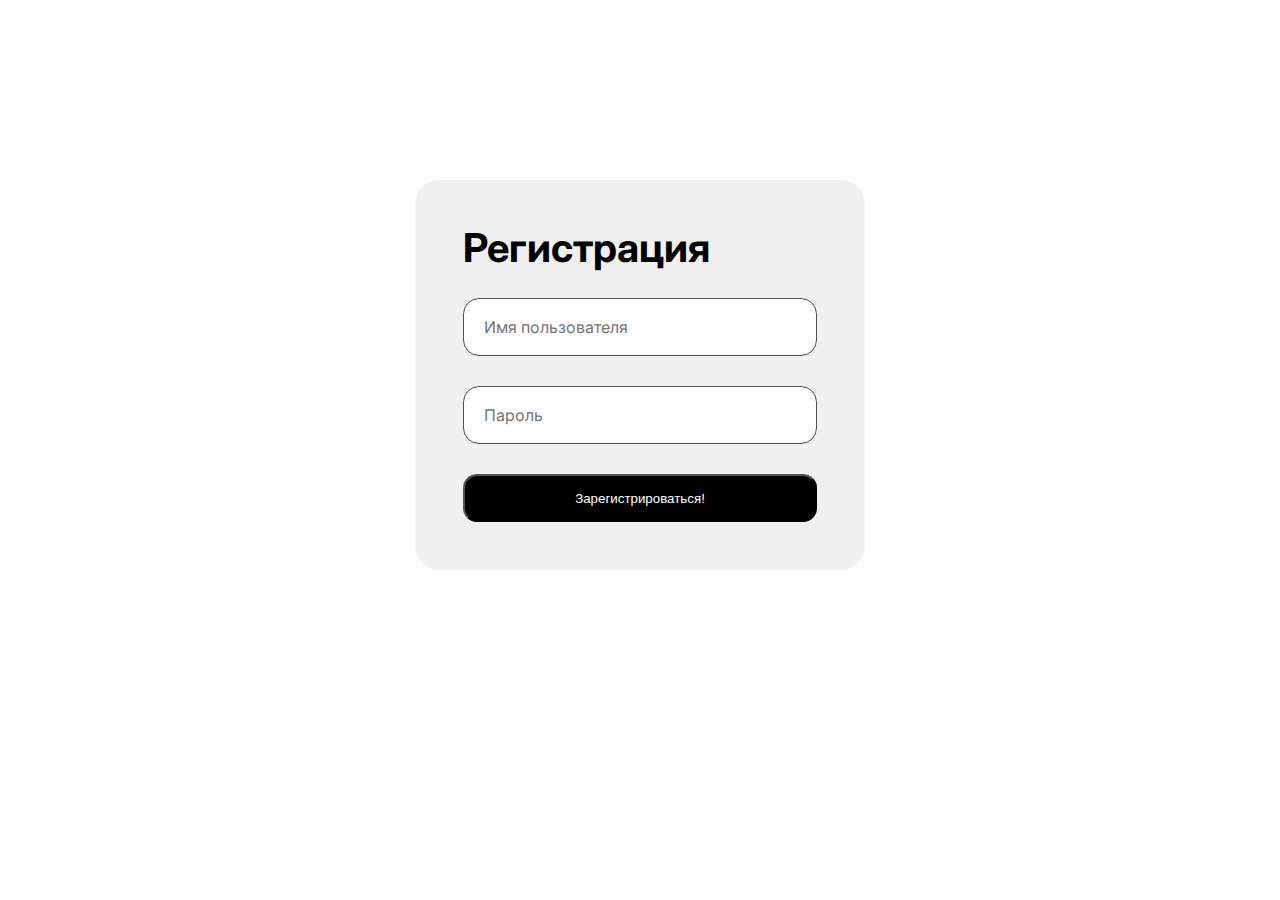
==== src/main/resources/templates/register.html @ 309482cb "Initial commit" ====
<!DOCTYPE html>
<html lang="en">
<head>
  <meta charset="UTF-8">
  <meta name="viewport" content="width=device-width, initial-scale=1.0">
  <title>Register</title>
  <link rel="preconnect" href="https://fonts.googleapis.com">
  <link rel="preconnect" href="https://fonts.gstatic.com" crossorigin>
  <link href="https://fonts.googleapis.com/css2?family=Inter:ital,opsz,wght@0,14..32,100..900;1,14..32,100..900&display=swap" rel="stylesheet">
  <link rel="stylesheet" href="../static/css/styles.css">
  <link rel="stylesheet" href="../static/css/reset.css">
  <link rel="stylesheet" href="/css/styles.css">
  <link rel="stylesheet" href="/css/reset.css">
</head>
<body>
  <div class="container-auth">
    <section class="form form--registration">
        <h2 class="form__title">Регистрация</h2>
        <form action="/auth/register" method="post">
          <input class="form__input" type="text" name="username" required  autocomplete="off" placeholder="Имя пользователя">
          <p class="form__error-text" th:if="${error}" th:text="${error}"></p> 
          <input class="form__input" type="password" name="password"  autocomplete="off" required placeholder="Пароль">
          <p th:if="${message}" th:text="${message}"></p> 
                    
          <button class="form__btn" type="submit">Зарегистрироваться!</button>
        </form>
      </section>
  </div>
  
</body>
</html>
---- src/main/resources/static/css/styles.css ----
*{box-sizing: border-box;}
html{
    background-color: #f5f5f5;
}

body {
    margin: 20px;
    font-size: 16px;
    font-family: "Inter";
}


nav a {
    margin: 10px;
    text-decoration: none;
    color: #007BFF;
}

.title{
    font-family: "Inter", serif;
    font-weight: 700;
    font-style: normal;
}



.form__input{
    padding: 18px 20px;
    border-radius: 16px;
    width: 100%;
    font-family: "Inter";
    font-size: 16px;
    margin-bottom: 30px;
    border: #4c4e50 solid 1px;
}

.form__input:active{
    border: #4c4e50 solid 1px;
}
.form__input:focus{
    border: #057ef7 solid 1px;
    outline: none !important;
}

.container-auth{
    margin: 20vh auto;
    display: flex;
    justify-content: center;
}

.form{
    width: 50vh;
    border-radius: 24px;
    background-color: #f0f0f0;
    padding: 48px;
    display: flex;
    flex-direction: column;
}

.form__title{
    font-size: 40px;
    margin-bottom:30px;
}

.form__btn{

    border-radius: 14px;
    display: block;
    width: 100%;
    height: 48px;
    background-color: black;
    color: white;
    
}

.form__error-text{
    font-size: 12px;
    color: red;
    font-family: Inter;
    margin: -20px 0 20px;
}


.container {
    display: grid;
    grid-template-columns: minmax(200px, 1fr) minmax(400px, 4fr);
    width: 100%;
    height: 100%;
    column-gap: 30px;
    height: 96vh;
    
}

.sidebar {
    background-color:#ffffff ;
    border-radius: 30px;
    padding: 40px 30px;
    display: flex;
    flex-direction: column;
    align-items: center;
}

.sidebar__user-info {
    margin-bottom: 30%;    
}
.sidebar__avatar{
    border: #4c4e50 solid 1px;
    border-radius: 100%;
    height:100px;
    width: 100px;
}
.sidebar__role {

}

.sidebar__username {

}
.sidebar__links{
    width: 100%;
}
.sidebar__link{
    display: block;
    padding: 12px 16px;
    border-radius: 10px;
    background-color: #378bdf;
}

.tasks{
    justify-self: center;
    display: flex;
    align-items: center;
    flex-direction: column;
    width: 30vw;
}

.tasks__add-new-item{
    border-radius: 30px;
    background-color: #0482ff69;
    display: block;
    padding: 20px 30px;
    width: 100%;
}
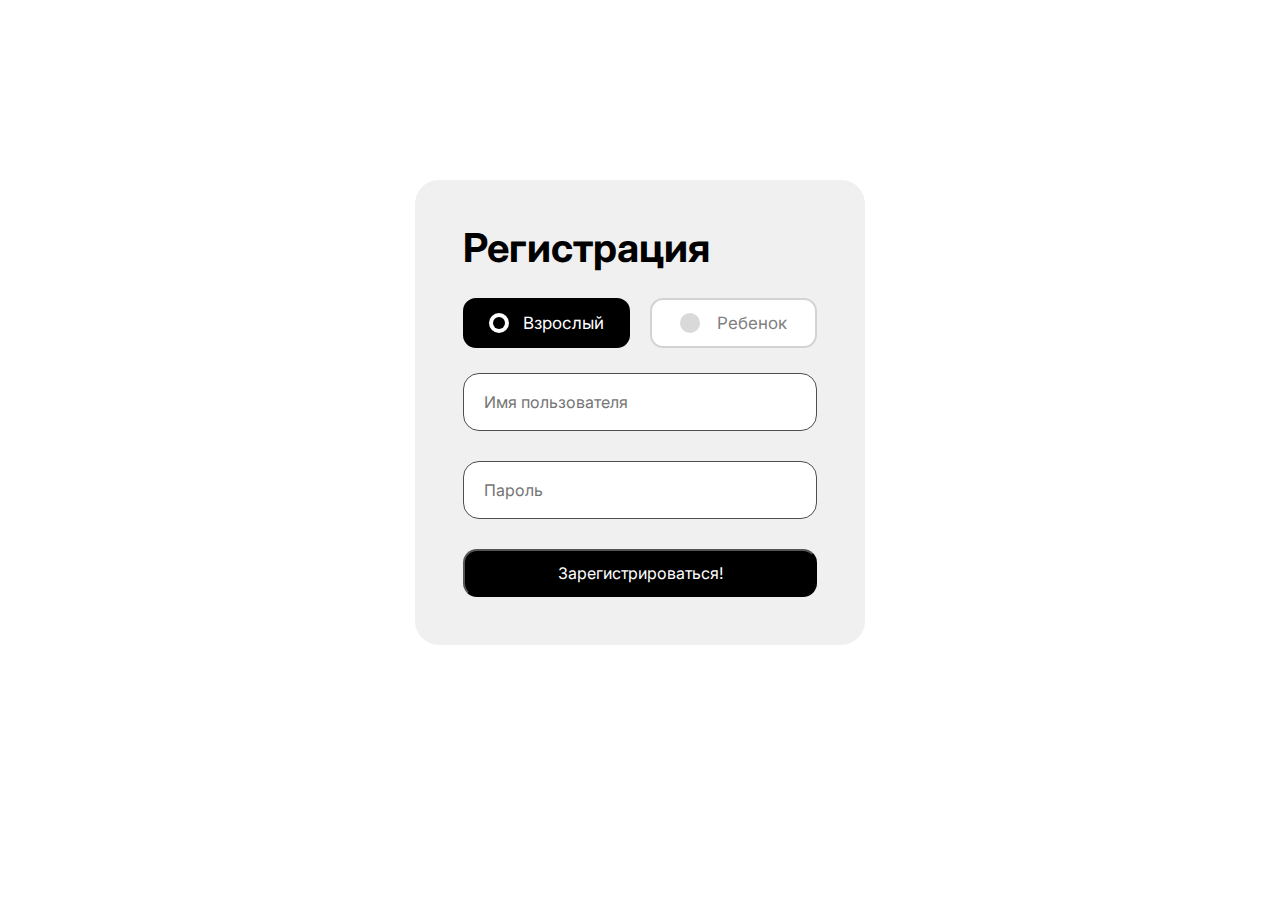
==== commit 38db1366: "В регистрации добавил возможность выбора роли пользователя" ====
--- a/src/main/resources/templates/register.html
+++ b/src/main/resources/templates/register.html
@@ -17,12 +17,26 @@
     <section class="form form--registration">
         <h2 class="form__title">Регистрация</h2>
         <form action="/auth/register" method="post">
+          
+          <div class="wrapper">
+            <input type="radio" name="userType" id="option-1" value="ADULT" checked>
+            <input type="radio" name="userType" id="option-2" value="CHILD">
+              <label for="option-1" class="option option-1">
+                <div class="dot"></div>
+                 <span>Взрослый</span>
+                 </label>
+              <label for="option-2" class="option option-2">
+                <div class="dot"></div>
+                 <span>Ребенок</span>
+              </label>
+          </div>
+          
           <input class="form__input" type="text" name="username" required  autocomplete="off" placeholder="Имя пользователя">
           <p class="form__error-text" th:if="${error}" th:text="${error}"></p> 
           <input class="form__input" type="password" name="password"  autocomplete="off" required placeholder="Пароль">
           <p th:if="${message}" th:text="${message}"></p> 
                     
-          <button class="form__btn" type="submit">Зарегистрироваться!</button>
+          <button class="form__btn" type="submit"><p>Зарегистрироваться!</p></button>
         </form>
       </section>
   </div>
--- a/src/main/resources/static/css/styles.css
+++ b/src/main/resources/static/css/styles.css
@@ -25,11 +25,12 @@
 
 
 .form__input{
+    font-family: "Inter";
+    font-size: 16px;
     padding: 18px 20px;
     border-radius: 16px;
     width: 100%;
-    font-family: "Inter";
-    font-size: 16px;
+
     margin-bottom: 30px;
     border: #4c4e50 solid 1px;
 }
@@ -63,7 +64,8 @@
 }
 
 .form__btn{
-
+    font-family: "Inter";
+    font-size: 16px;
     border-radius: 14px;
     display: block;
     width: 100%;
@@ -141,3 +143,88 @@
     padding: 20px 30px;
     width: 100%;
 }
+
+
+
+
+.wrapper {
+    display: inline-flex;
+    height: 50px;
+    width: 100%;
+    align-items: center;
+    justify-content: space-around;
+    border-radius: 5px;
+    margin-bottom: 25px; 
+    gap: 20px;
+}
+
+.wrapper .option {
+    
+    background: #fff;
+    height: 100%;
+    width: 100%;
+    display: flex;
+    align-items: center;
+    justify-content: space-evenly;
+    /* margin: 0 10px; */
+    border-radius: 13px;
+    cursor: pointer;
+    padding: 0 10px;
+    border: 2px solid lightgrey ;
+    transition: all 0.3s ease;
+}
+
+.wrapper .option .dot {
+    height: 20px;
+    width: 20px;
+    background: #d9d9d9;
+    border-radius: 50%;
+    position: relative;
+}
+
+.wrapper .option .dot::before {
+    position: absolute;
+    content: "";
+    top: 4px;
+    left: 4px;
+    width: 12px;
+    height: 12px;
+    background: #000000;
+    border-radius: 50%;
+    opacity: 0;
+    transform: scale(1.5);
+    transition: all 0.3s ease;
+}
+
+input[type="radio"] {
+    display: none;
+}
+
+#option-1:checked:checked ~ .option-1,
+#option-2:checked:checked ~ .option-2 {
+    border-color: #000000;
+    background: #000000;
+}
+
+#option-1:checked:checked ~ .option-1 .dot,
+#option-2:checked:checked ~ .option-2 .dot {
+    background: #fff;
+}
+
+#option-1:checked:checked ~ .option-1 .dot::before,
+#option-2:checked:checked ~ .option-2 .dot::before {
+    opacity: 1;
+    transform: scale(1);
+}
+
+.wrapper .option span {
+    font-family: "Inter";
+    font-size: 17px;
+    color: #808080;
+}
+
+#option-1:checked:checked ~ .option-1 span,
+#option-2:checked:checked ~ .option-2 span {
+    color: #fff;
+}
+
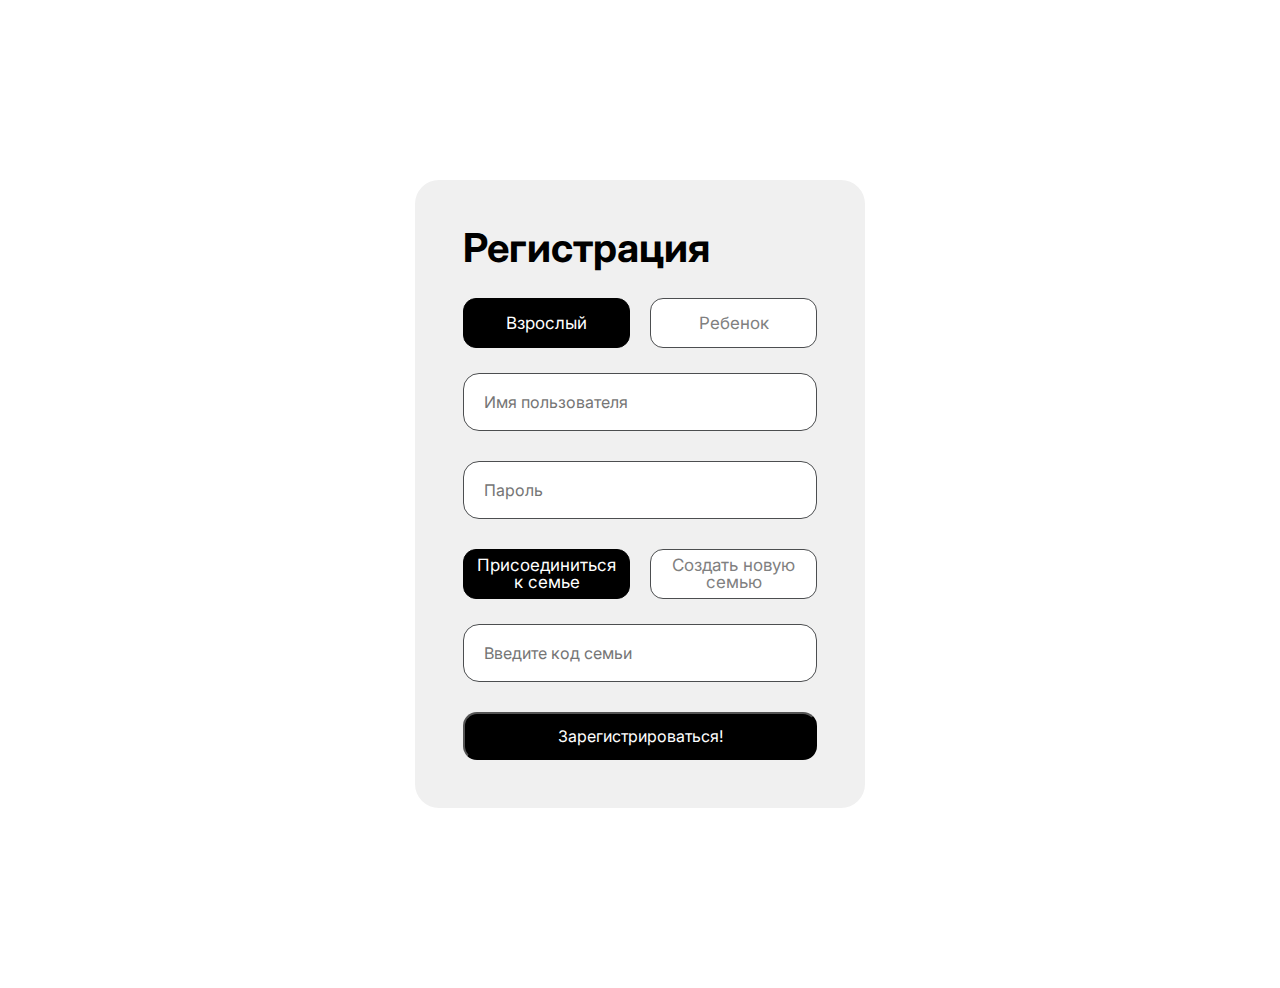
==== commit dd42c97d: "В регистрации добавил ввод кода семьи" ====
--- a/src/main/resources/templates/register.html
+++ b/src/main/resources/templates/register.html
@@ -20,22 +20,44 @@
           
           <div class="wrapper">
             <input type="radio" name="userType" id="option-1" value="ADULT" checked>
+            <label for="option-1" class="option option-1">
+              <span>Взрослый</span>
+           </label>
             <input type="radio" name="userType" id="option-2" value="CHILD">
-              <label for="option-1" class="option option-1">
-                <div class="dot"></div>
-                 <span>Взрослый</span>
-                 </label>
-              <label for="option-2" class="option option-2">
-                <div class="dot"></div>
-                 <span>Ребенок</span>
-              </label>
+            <label for="option-2" class="option option-2">
+                <span>Ребенок</span>
+            </label>
           </div>
           
           <input class="form__input" type="text" name="username" required  autocomplete="off" placeholder="Имя пользователя">
           <p class="form__error-text" th:if="${error}" th:text="${error}"></p> 
           <input class="form__input" type="password" name="password"  autocomplete="off" required placeholder="Пароль">
           <p th:if="${message}" th:text="${message}"></p> 
-                    
+          
+          <div class="wrapper">
+            <input type="radio" name="action" id="option-3" value="join" checked>
+            <label for="option-3" class="option option-3">
+                <span>Присоединиться к семье</span>
+            </label>
+            
+            <input type="radio" name="action" id="option-4" value="create">
+            <label for="option-4" class="option option-4">
+                <span>Создать новую семью</span>
+            </label>
+        </div>
+        
+          <input class="form__input"  type="text" id="familyCode" name="familyCode" placeholder="Введите код семьи">
+          
+          
+          <script>
+            document.querySelectorAll('input[name="action"]').forEach((elem) => {
+            elem.addEventListener("change", function() {
+                const familyCodeField = document.getElementById("familyCode");
+                familyCodeField.style.display = this.value === "join" ? "block" : "none";
+            });
+            });
+          </script>
+          
           <button class="form__btn" type="submit"><p>Зарегистрироваться!</p></button>
         </form>
       </section>
--- a/src/main/resources/static/css/styles.css
+++ b/src/main/resources/static/css/styles.css
@@ -30,7 +30,6 @@
     padding: 18px 20px;
     border-radius: 16px;
     width: 100%;
-
     margin-bottom: 30px;
     border: #4c4e50 solid 1px;
 }
@@ -159,63 +158,43 @@
 }
 
 .wrapper .option {
-    
+    text-align: center;
     background: #fff;
     height: 100%;
     width: 100%;
     display: flex;
     align-items: center;
     justify-content: space-evenly;
-    /* margin: 0 10px; */
     border-radius: 13px;
     cursor: pointer;
     padding: 0 10px;
-    border: 2px solid lightgrey ;
+    border: #4c4e50 solid 1px;
+    /* border: 2px solid  ; */
     transition: all 0.3s ease;
 }
 
-.wrapper .option .dot {
-    height: 20px;
-    width: 20px;
-    background: #d9d9d9;
-    border-radius: 50%;
-    position: relative;
-}
-
-.wrapper .option .dot::before {
-    position: absolute;
-    content: "";
-    top: 4px;
-    left: 4px;
-    width: 12px;
-    height: 12px;
-    background: #000000;
-    border-radius: 50%;
-    opacity: 0;
-    transform: scale(1.5);
-    transition: all 0.3s ease;
-}
-
-input[type="radio"] {
+
+.wrapper input[type="radio"] {
     display: none;
 }
 
-#option-1:checked:checked ~ .option-1,
-#option-2:checked:checked ~ .option-2 {
+#option-1:checked ~ .option-1,
+#option-2:checked ~ .option-2,
+#option-3:checked ~ .option-3,
+#option-4:checked ~ .option-4 {
     border-color: #000000;
     background: #000000;
 }
 
-#option-1:checked:checked ~ .option-1 .dot,
-#option-2:checked:checked ~ .option-2 .dot {
-    background: #fff;
-}
-
-#option-1:checked:checked ~ .option-1 .dot::before,
-#option-2:checked:checked ~ .option-2 .dot::before {
-    opacity: 1;
-    transform: scale(1);
-}
+
+
+#option-1:checked ~ .option-1 span,
+#option-2:checked ~ .option-2 span,
+#option-3:checked ~ .option-3 span,
+#option-4:checked ~ .option-4 span  {
+    color: #fff;
+}
+
 
 .wrapper .option span {
     font-family: "Inter";
@@ -223,8 +202,17 @@
     color: #808080;
 }
 
-#option-1:checked:checked ~ .option-1 span,
-#option-2:checked:checked ~ .option-2 span {
-    color: #fff;
-}
-
+
+/* Скрытый контейнер с кодом семьи */
+.family-code {
+    opacity: 0;
+    max-height: 0;
+    overflow: hidden;
+    transition: opacity 0.5s ease, max-height 0.5s ease; /* Плавный переход */
+}
+
+/* Активное состояние для плавного появления */
+.family-code.active {
+    opacity: 1;
+    max-height: 100px; /* Устанавливаем максимальную высоту, чтобы блок стал видимым */
+}
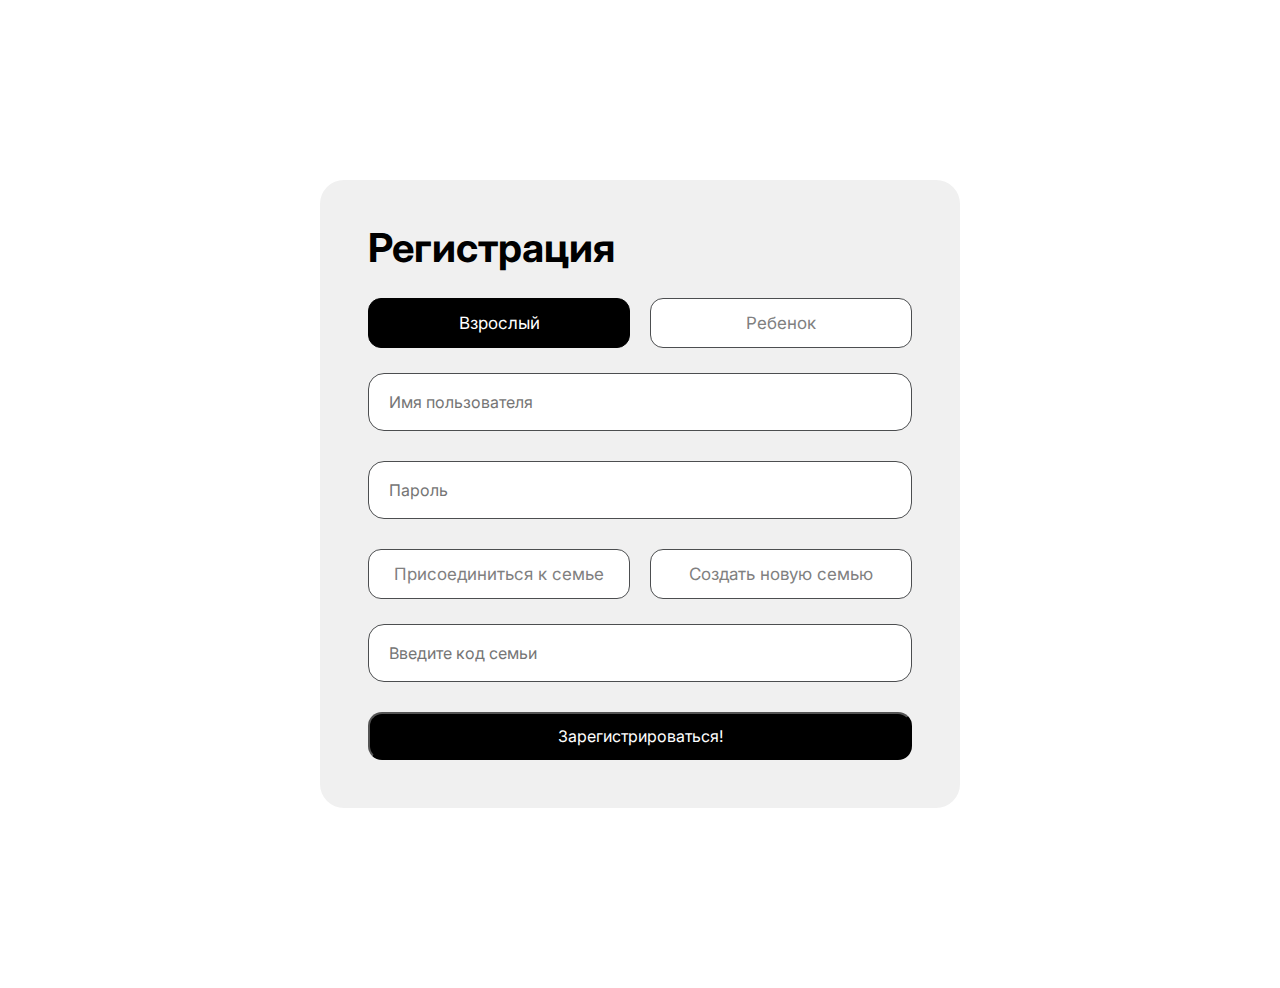
==== commit 3183c4e8: "Попытался сделать onblur" ====
--- a/src/main/resources/templates/register.html
+++ b/src/main/resources/templates/register.html
@@ -35,16 +35,16 @@
           <p th:if="${message}" th:text="${message}"></p> 
           
           <div class="wrapper">
-            <input type="radio" name="action" id="option-3" value="join" checked>
+            <input type="radio" name="action" id="option-3">
             <label for="option-3" class="option option-3">
                 <span>Присоединиться к семье</span>
             </label>
             
-            <input type="radio" name="action" id="option-4" value="create">
+            <input type="radio" name="action" id="option-4">
             <label for="option-4" class="option option-4">
                 <span>Создать новую семью</span>
             </label>
-        </div>
+          </div>
         
           <input class="form__input"  type="text" id="familyCode" name="familyCode" placeholder="Введите код семьи">
           
--- a/src/main/resources/static/css/styles.css
+++ b/src/main/resources/static/css/styles.css
@@ -21,7 +21,6 @@
     font-weight: 700;
     font-style: normal;
 }
-
 
 
 .form__input{
@@ -49,7 +48,7 @@
 }
 
 .form{
-    width: 50vh;
+    width: 50vw;
     border-radius: 24px;
     background-color: #f0f0f0;
     padding: 48px;
@@ -71,7 +70,7 @@
     height: 48px;
     background-color: black;
     color: white;
-    
+    cursor: pointer;
 }
 
 .form__error-text{
@@ -100,22 +99,39 @@
     flex-direction: column;
     align-items: center;
 }
-
 .sidebar__user-info {
-    margin-bottom: 30%;    
-}
+    margin-bottom: 30%;
+    display: flex;
+    gap: 10%;
+    justify-content: center;
+    flex-direction: column;
+    align-items: center;
+}
+.sidebar__user-info-group{
+    display: flex;
+    flex-direction: column;
+    align-items: flex-end;
+}
+
+
 .sidebar__avatar{
-    border: #4c4e50 solid 1px;
-    border-radius: 100%;
-    height:100px;
-    width: 100px;
+    /* border: #4c4e50 solid 1px; */
+    /* border-radius: 100%; */
+    height:90%;
+    /* width: 100px; */
 }
 .sidebar__role {
-
+    background-color: rgba(0, 167, 0, 0.309);
+    padding: 4px;
+    border-radius: 9px;
+    width: fit-content;
+    color: #474747;
 }
 
 .sidebar__username {
-
+    font-weight: 600;
+    font-size: 30px;
+    margin-bottom: 10px;
 }
 .sidebar__links{
     width: 100%;
@@ -124,7 +140,9 @@
     display: block;
     padding: 12px 16px;
     border-radius: 10px;
-    background-color: #378bdf;
+    background-color: #a2afbd69;
+    text-decoration: none;
+    color: #000000;
 }
 
 .tasks{
@@ -137,15 +155,38 @@
 
 .tasks__add-new-item{
     border-radius: 30px;
-    background-color: #0482ff69;
+    background-color: #a2afbd69;
     display: block;
     padding: 20px 30px;
     width: 100%;
-}
-
-
-
-
+    text-decoration: none;
+    color: #000000;
+}
+
+.tasks__item{
+    border-radius: 30px;
+    background-color: #a2afbd69;
+    display: block;
+    padding: 20px 30px;
+    width: 100%;
+    margin-bottom: 10px;
+}
+
+.tasks_checkbox{
+    border: none;
+    /* outline: 1px solid #1e5180; */
+    accent-color: #2c292b;
+    border: 2px solid #c9c9c9;
+    background-color: #dedbdb;
+    width: 25px;
+    /* box-shadow: -2px 0 5px rgba(0, 0, 0.23); */
+    height: 25px;
+}
+.tasks_checkbox:checked ~ .tasks__link-to-item{
+    color:grey;
+    text-decoration: line-through;
+    transition: 1s;
+}
 .wrapper {
     display: inline-flex;
     height: 50px;
@@ -216,3 +257,93 @@
     opacity: 1;
     max-height: 100px; /* Устанавливаем максимальную высоту, чтобы блок стал видимым */
 }
+
+
+.modal {
+    display: none; /* Модал скрыт по умолчанию */
+    position: fixed;
+    z-index: 1;
+    left: 0;
+    top: 0;
+    width: 100%;
+    height: 100%;    
+    background-color: rgba(0,0,0,0.4); /* Полупрозрачный черный фон */
+}
+
+
+
+
+
+
+.modal__content {
+    background-color: #fefefe;
+    margin: 10vh auto; 
+    padding: 50px 40px;
+    border-radius: 10px;
+    border: 1px solid #888;
+    width: 50%;
+}
+
+#modal__title{
+    font-size: 40px;
+    font-weight: 700;
+    font-family: inherit;
+    outline: none;
+    border: solid 1px #f0f0f0;
+    margin-bottom: 20px;
+    width: 100%;
+}
+
+#modal__description{
+    width: 100%;
+    height: 100%;
+    font-size: 20px;
+    resize: none;
+    font-family: inherit;
+    outline: none;
+    border: solid 1px #f0f0f0;
+    height: 30vh;
+}
+
+#modal__status{
+    display: flex;
+    justify-content: space-between;
+    margin-bottom: 20px;
+    align-items: center;
+}
+
+#modal__status-select{
+    font-size: 20px;
+    text-decoration: none;
+    border: none;
+    outline: none;
+}
+
+ 
+
+
+.modal__task-info-group{
+    display: flex;
+    flex-direction: column;
+    width: 40vh;
+    margin-bottom: 30px;
+    font-size: 20px;
+}
+
+#date-deadline{
+    display: flex;
+    justify-content: space-between;
+    align-items: center;
+}
+
+#date-deadline input{
+    border: none;
+    font-family: inherit;
+    outline: none;
+    font-size: inherit;
+}
+
+.task__title{
+    font-size: 30px;
+    margin-bottom: 20px;
+}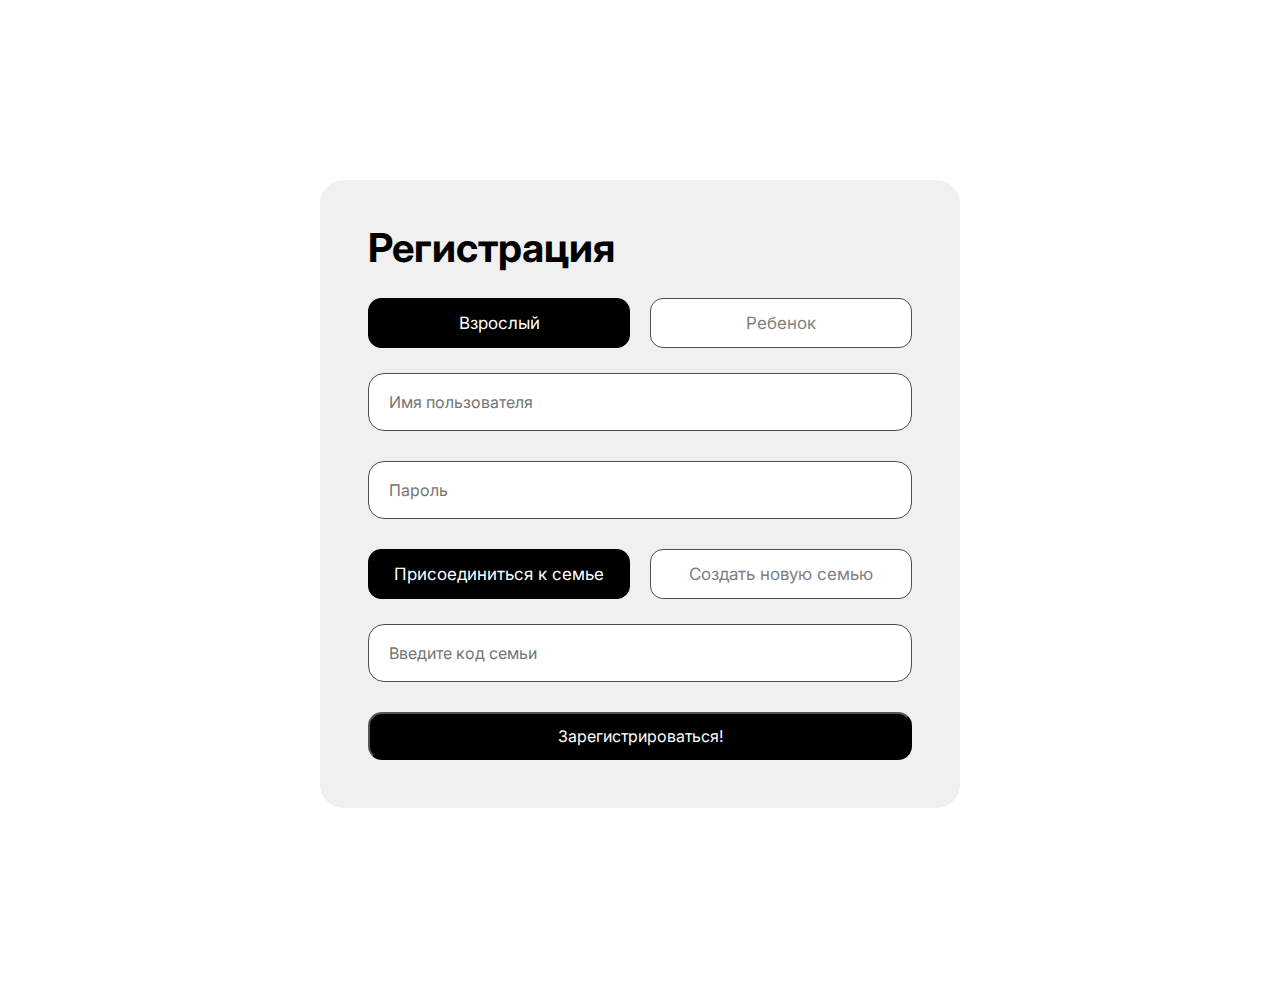
==== commit ea568605: "Добавил в sideboard отображение членов семьи, а также в пул задач добавил семейные задачи" ====
--- a/src/main/resources/templates/register.html
+++ b/src/main/resources/templates/register.html
@@ -19,11 +19,11 @@
         <form action="/auth/register" method="post">
           
           <div class="wrapper">
-            <input type="radio" name="userType" id="option-1" value="ADULT" checked>
+            <input type="radio" name="userType" id="option-1" value="Взрослый" checked>
             <label for="option-1" class="option option-1">
               <span>Взрослый</span>
            </label>
-            <input type="radio" name="userType" id="option-2" value="CHILD">
+            <input type="radio" name="userType" id="option-2" value="Ребенок">
             <label for="option-2" class="option option-2">
                 <span>Ребенок</span>
             </label>
@@ -32,19 +32,19 @@
           <input class="form__input" type="text" name="username" required  autocomplete="off" placeholder="Имя пользователя">
           <p class="form__error-text" th:if="${error}" th:text="${error}"></p> 
           <input class="form__input" type="password" name="password"  autocomplete="off" required placeholder="Пароль">
-          <p th:if="${message}" th:text="${message}"></p> 
-          
-          <div class="wrapper">
-            <input type="radio" name="action" id="option-3">
-            <label for="option-3" class="option option-3">
-                <span>Присоединиться к семье</span>
-            </label>
-            
-            <input type="radio" name="action" id="option-4">
-            <label for="option-4" class="option option-4">
-                <span>Создать новую семью</span>
-            </label>
-          </div>
+          <p th:if="${message}" th:text="${message}"></p>
+
+            <div class="wrapper">
+                <input type="radio" name="action" id="option-3" value="join" checked>
+                <label for="option-3" class="option option-3">
+                    <span>Присоединиться к семье</span>
+                </label>
+
+                <input type="radio" name="action" id="option-4" value="create">
+                <label for="option-4" class="option option-4">
+                    <span>Создать новую семью</span>
+                </label>
+            </div>
         
           <input class="form__input"  type="text" id="familyCode" name="familyCode" placeholder="Введите код семьи">
           
--- a/src/main/resources/static/css/styles.css
+++ b/src/main/resources/static/css/styles.css
@@ -83,7 +83,7 @@
 
 .container {
     display: grid;
-    grid-template-columns: minmax(200px, 1fr) minmax(400px, 4fr);
+    grid-template-columns: minmax(300px, 2fr) minmax(300px, 4fr) minmax(300px, 4fr);
     width: 100%;
     height: 100%;
     column-gap: 30px;
@@ -98,6 +98,7 @@
     display: flex;
     flex-direction: column;
     align-items: center;
+    /* justify-content: space-between; */
 }
 .sidebar__user-info {
     margin-bottom: 30%;
@@ -107,6 +108,7 @@
     flex-direction: column;
     align-items: center;
 }
+
 .sidebar__user-info-group{
     display: flex;
     flex-direction: column;
@@ -135,6 +137,7 @@
 }
 .sidebar__links{
     width: 100%;
+    margin-bottom: 20px;
 }
 .sidebar__link{
     display: block;
@@ -143,8 +146,27 @@
     background-color: #a2afbd69;
     text-decoration: none;
     color: #000000;
-}
-
+    margin-bottom: 5px;
+}
+.sidebar__code{
+    width: 100%;
+    margin-top: auto;
+    display: flex;
+    justify-content: center;
+    gap: 10%;
+}
+.sidebar__family{
+    display: flex;
+    align-items: center;
+    width: 90%;
+    justify-content: space-between;
+    margin-bottom: 10px;
+}
+
+.sidebar__family-username{
+    font-size: 17px;
+    font-weight: 600;
+}
 .tasks{
     justify-self: center;
     display: flex;
@@ -166,10 +188,12 @@
 .tasks__item{
     border-radius: 30px;
     background-color: #a2afbd69;
-    display: block;
+    display: flex;
+    justify-content: space-between;
     padding: 20px 30px;
     width: 100%;
     margin-bottom: 10px;
+    align-items: center;
 }
 
 .tasks_checkbox{
@@ -319,8 +343,40 @@
     outline: none;
 }
 
- 
-
+.TODO{
+    background-color: rgba(255, 196, 0, 0.43);
+    padding: 4px;
+    border-radius: 9px;
+    width: fit-content;
+}
+.Выполняется{
+    background-color: rgba(0, 13, 255, 0.28);
+    padding: 4px;
+    border-radius: 9px;
+    width: fit-content
+}
+.Готово{
+    background-color: rgba(4, 196, 10, 0.42);
+    padding: 4px;
+    border-radius: 9px;
+    width: fit-content
+}
+
+.Взрослый{
+    background-color: rgba(0, 13, 255, 0.28);
+    padding: 4px;
+    border-radius: 9px;
+    width: fit-content;
+    color: #474747;
+}
+
+.Ребенок{
+    background-color: rgba(4, 196, 10, 0.42);
+    padding: 4px;
+    border-radius: 9px;
+    width: fit-content;
+    color: #474747;
+}
 
 .modal__task-info-group{
     display: flex;
